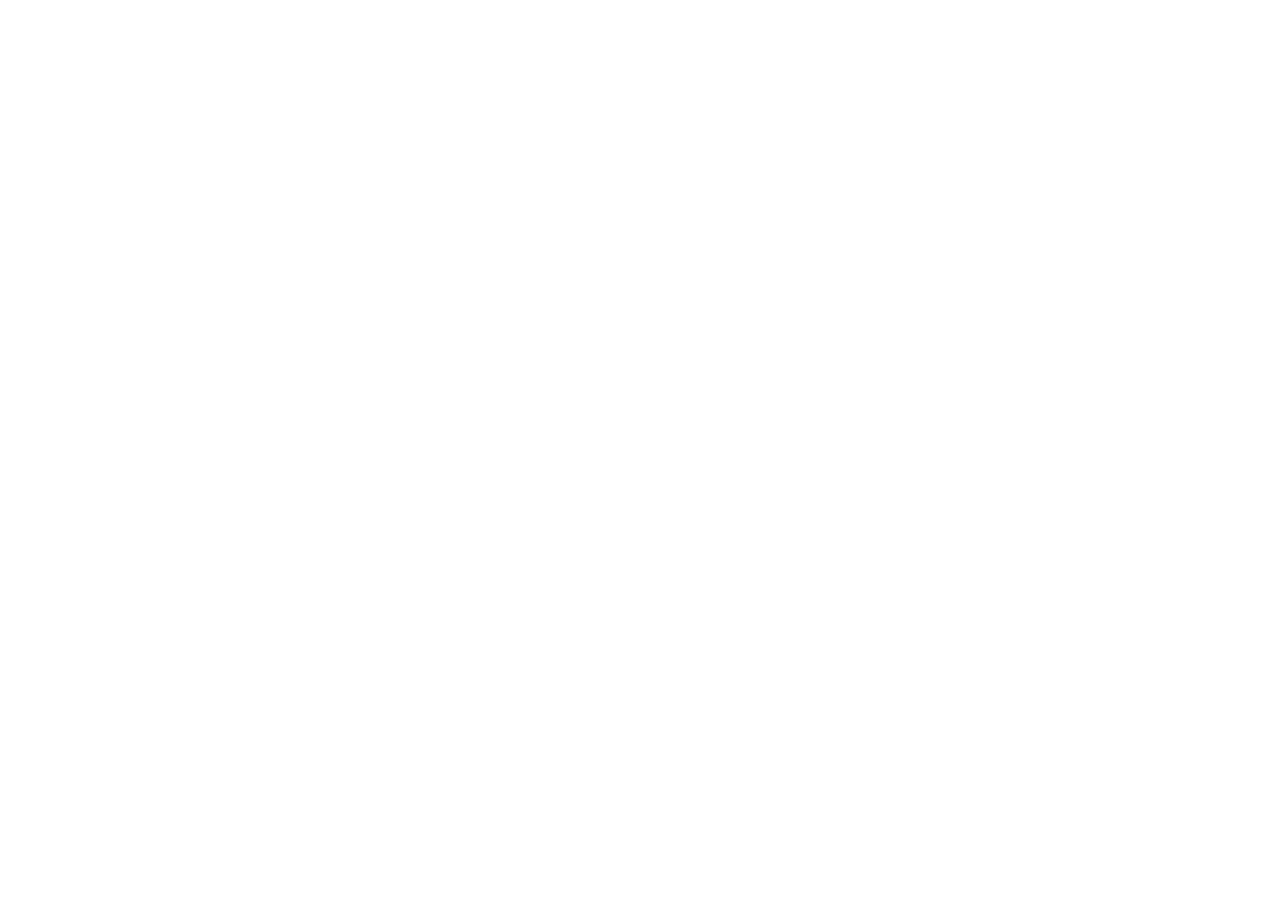
==== index.html @ 2f6b3113 "first commit" ====
<!DOCTYPE html>
<html lang="en">
<head>
    <meta charset="UTF-8">
    <meta name="viewport" content="width=device-width, initial-scale=1.0">
    <title>Document</title>
    <link rel="stylesheet" type="text/css" href="styles.css">
</head>
<body>
    
</body>
</html>
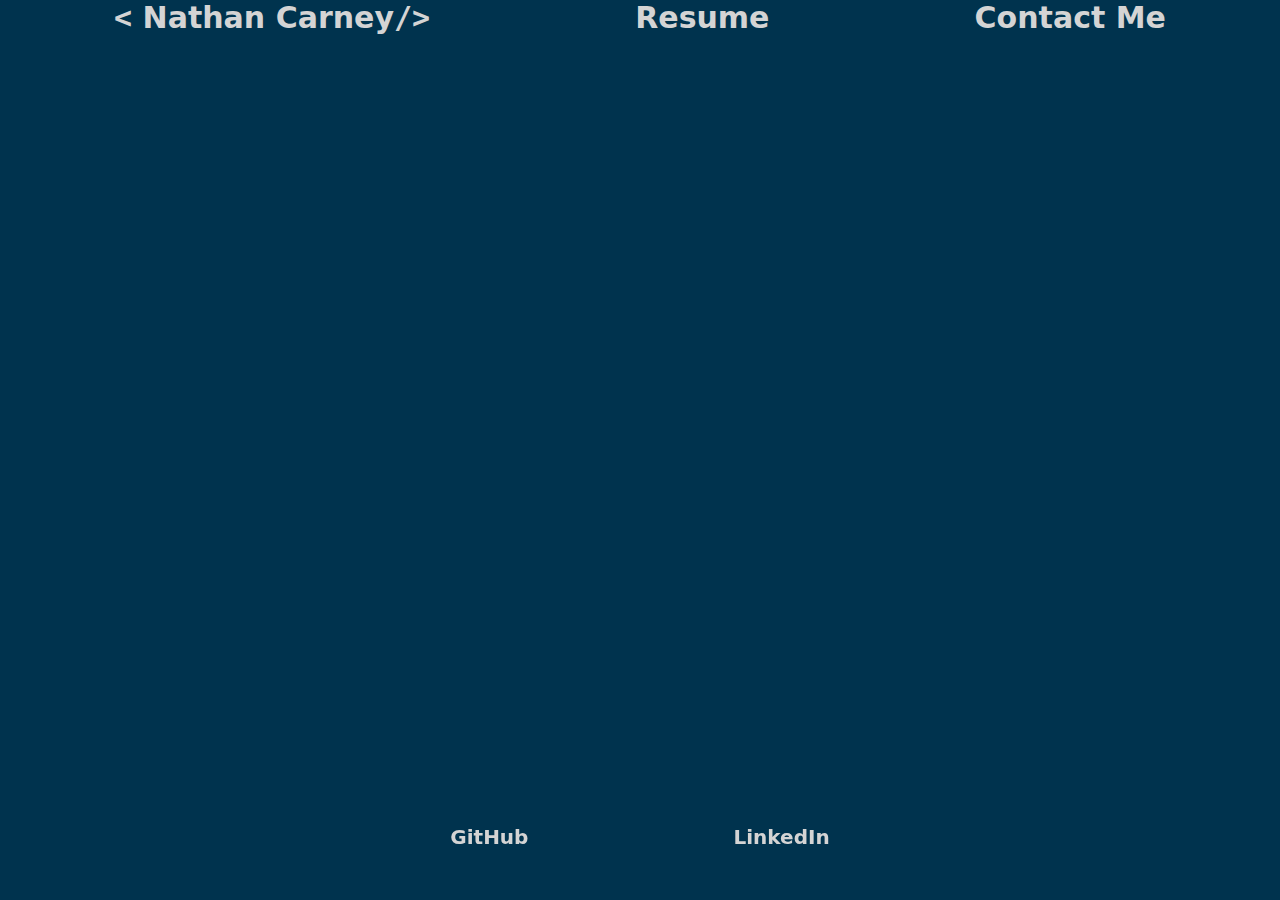
==== commit 682231d3: "final css touches for the day on navbar" ====
--- a/index.html
+++ b/index.html
@@ -3,10 +3,34 @@
 <head>
     <meta charset="UTF-8">
     <meta name="viewport" content="width=device-width, initial-scale=1.0">
-    <title>Document</title>
-    <link rel="stylesheet" type="text/css" href="styles.css">
+    <title>Nathan's Portfolio</title>
+    <link rel="stylesheet" type="text/css" href="./styles.css">
+    <link href="https://fonts.googleapis.com/icon?family=Material+Icons" rel="stylesheet">
 </head>
 <body>
-    
+    <div class="navbar">
+        <div class="navbar-links">
+            <a href="index.html"><code><</code> Nathan Carney<code>/></code></a>
+            <a href="Resume.html">Resume</a>
+            <a href="ContactMe.html">Contact Me</a>
+        </div>
+
+    </div>
+
+    <div class="top-block">
+
+    </div>
+    <div class="btm-block">
+
+    </div>
+
+    <div class="footer">
+        <div class="footer-links">
+            <a  href="https://github.com/rundex0">GitHub</a>
+            <a href="Resume.html">LinkedIn</a>
+        </div>
+            
+    </div>
+  
 </body>
 </html>--- a/styles.css
+++ b/styles.css
@@ -0,0 +1,75 @@
+html {
+    font-family: Palanquin,ui-sans-serif,system-ui,-apple-system,BlinkMacSystemFont,Segoe UI,Roboto,Helvetica Neue,Arial,Noto Sans,sans-serif,Apple Color Emoji,Segoe UI Emoji,Segoe UI Symbol,Noto Color Emoji;
+    
+}
+
+body {
+    margin: 0;
+    padding: 0;
+    height: 100%;
+    min-height: 100vh;
+    background-color: #00334E;
+
+}
+
+.navbar {
+    
+    width: auto;
+    height: 80px;
+}
+.navbar a, .footer a {
+    font-style: normal;
+    color: #d4d4d4;
+    text-decoration: none;
+    padding: 0px 100px;
+    
+}
+
+.navbar a {
+    font-size: 30px;
+    font-weight: 600;
+    
+}
+
+.footer a {
+    font-size: 20px;
+    font-weight: 600;
+}
+
+.navbar a:hover, .footer a:hover {
+    color: white;
+}
+
+
+.navbar-links, .footer-links {
+    text-align: center;
+    
+}
+
+.material-icons {
+    margin-bottom: 0;
+    padding-bottom: 0;
+    border-bottom: 0;
+    font-size: 30px;
+}
+
+.top-block {
+    
+    width: auto;
+    height: 350px;
+}
+.btm-block {
+    
+    width: auto;
+    height: 350px;
+}
+
+.footer {
+    width: 100%;
+    height: 75px;
+    margin: 0;
+    padding: 0;
+    bottom: 0;
+    position: fixed;
+}
+
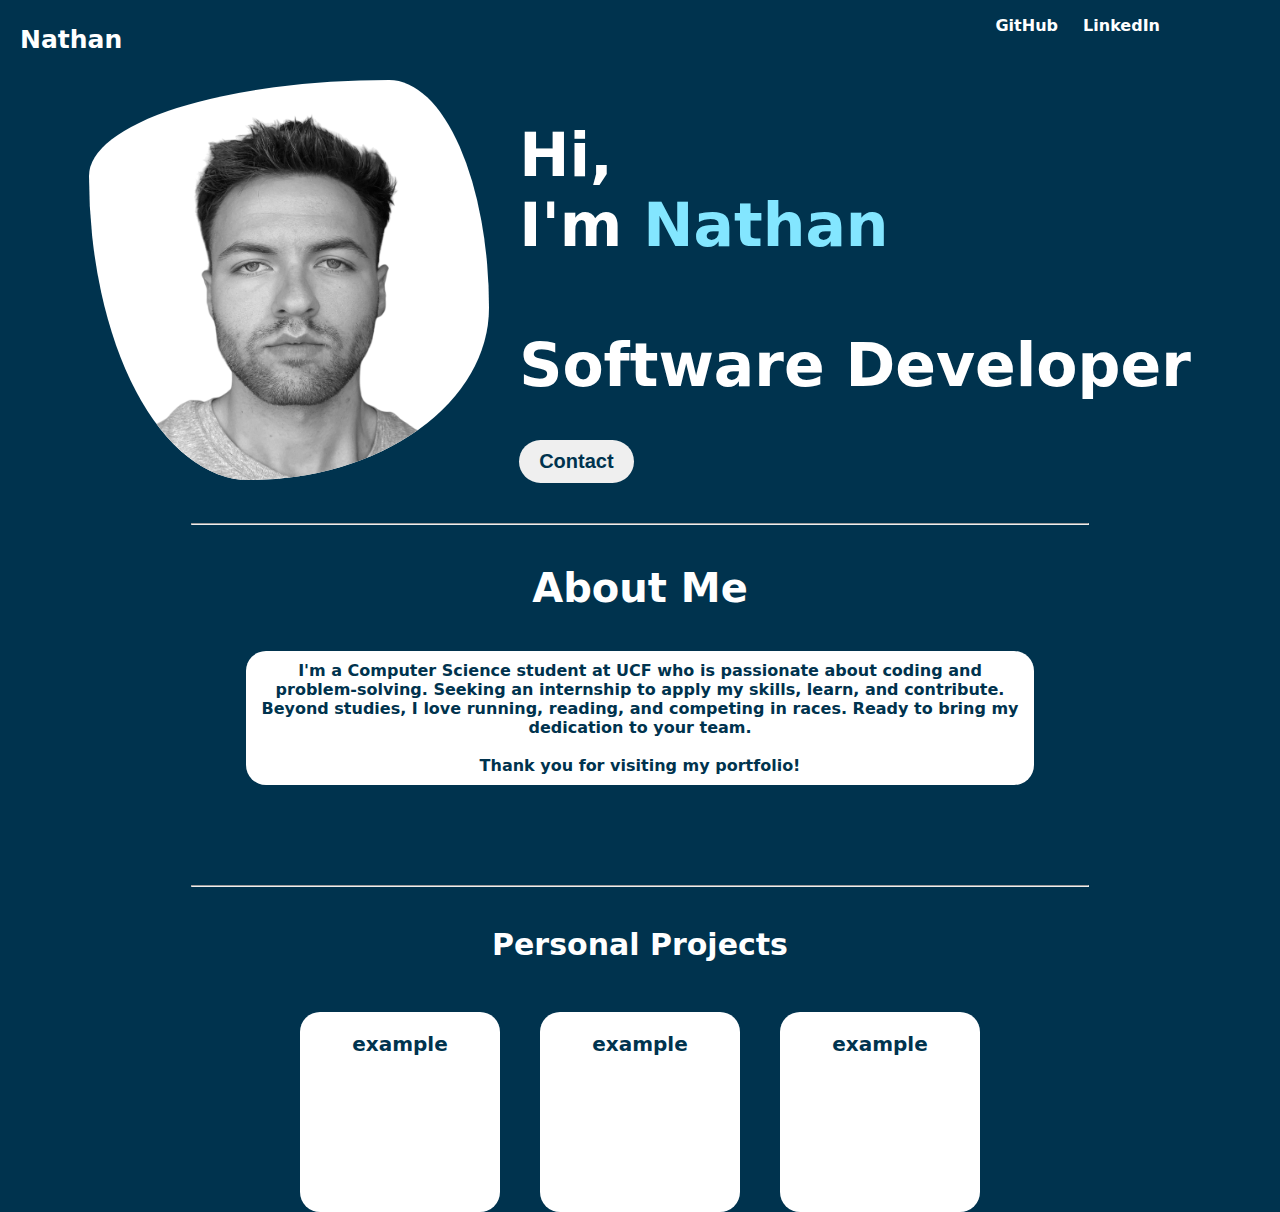
==== commit 4cc5bc77: "added project and about me section. Added css to the img." ====
--- a/index.html
+++ b/index.html
@@ -1,5 +1,6 @@
 <!DOCTYPE html>
 <html lang="en">
+
 <head>
     <meta charset="UTF-8">
     <meta name="viewport" content="width=device-width, initial-scale=1.0">
@@ -7,30 +8,74 @@
     <link rel="stylesheet" type="text/css" href="./styles.css">
     <link href="https://fonts.googleapis.com/icon?family=Material+Icons" rel="stylesheet">
 </head>
+
 <body>
     <div class="navbar">
-        <div class="navbar-links">
-            <a href="index.html"><code><</code> Nathan Carney<code>/></code></a>
-            <a href="Resume.html">Resume</a>
-            <a href="ContactMe.html">Contact Me</a>
+        <h3>Nathan</h3>
+        <ul>
+            <li><a href="https://github.com/rundex0">GitHub</a></li>
+            <li><a href="https://www.linkedin.com/in/nathan-carney9/">LinkedIn</a></li>
+        </ul>
+    </div>
+
+    <div class="top-block">
+
+        <div class="center-top-items">
+            <img src="./images/Nathan-PhotoRoom (1).png" class="profile-img" />
+            <div class="intro-txt">
+                <h1>
+                    Hi,<br>I'm <span style="color: rgb(131, 230, 255);">
+                        Nathan
+                    </span> <br><br>Software Developer
+                </h1>
+
+                <button class="contact-btn">
+                    Contact
+                </button>
+
+            </div>
+
+        </div>
+
+    </div>
+    <div class="btm-block">
+        <hr>
+
+        <div class="about-block">
+            <h3>About Me</h3>
+            <p>I'm a Computer Science student at UCF who is
+                passionate about coding and problem-solving.
+                Seeking an internship to apply my skills, learn,
+                and contribute. Beyond studies, I love running,
+                reading, and competing in races. Ready
+                to bring my dedication to your team.
+                <br><br>
+                Thank you for visiting my portfolio!
+            </p>
+        </div>
+        <div class="project-block">
+            <hr>
+            <h3 class="projectblk-title">Personal Projects</h3>
+            <div class="project-list">
+                <div class="project">
+                    <h3 class="project-title">example</h1>
+                </div>
+                <div class="project">
+                    <h3 class="project-title">example</h1>
+                </div>
+                <div class="project">
+                    <h3 class="project-title">example</h1>
+                </div>
+            </div>
         </div>
 
     </div>
 
-    <div class="top-block">
+    <!-- <div class="footer">
 
-    </div>
-    <div class="btm-block">
 
-    </div>
+    </div> -->
 
-    <div class="footer">
-        <div class="footer-links">
-            <a  href="https://github.com/rundex0">GitHub</a>
-            <a href="Resume.html">LinkedIn</a>
-        </div>
-            
-    </div>
-  
 </body>
+
 </html>--- a/styles.css
+++ b/styles.css
@@ -1,6 +1,6 @@
 html {
-    font-family: Palanquin,ui-sans-serif,system-ui,-apple-system,BlinkMacSystemFont,Segoe UI,Roboto,Helvetica Neue,Arial,Noto Sans,sans-serif,Apple Color Emoji,Segoe UI Emoji,Segoe UI Symbol,Noto Color Emoji;
-    
+    font-family: Palanquin, ui-sans-serif, system-ui, -apple-system, BlinkMacSystemFont, Segoe UI, Roboto, Helvetica Neue, Arial, Noto Sans, sans-serif, Apple Color Emoji, Segoe UI Emoji, Segoe UI Symbol, Noto Color Emoji;
+
 }
 
 body {
@@ -12,23 +12,35 @@
 
 }
 
+.full-name {
+    padding-left: 0;
+    padding-right: 0;
+    margin-top: 16px;
+    font-size: 30px;
+
+}
+
 .navbar {
-    
-    width: auto;
+
+    width: 100%;
     height: 80px;
-}
-.navbar a, .footer a {
+    display: flex;
+}
+
+.navbar a {
     font-style: normal;
-    color: #d4d4d4;
+    color: #fff;
     text-decoration: none;
     padding: 0px 100px;
-    
-}
-
-.navbar a {
-    font-size: 30px;
+    text-align: left;
     font-weight: 600;
-    
+    padding-right: 0;
+    padding-left: 20px;
+}
+
+.navbar h3 {
+    padding-left: 20px;
+    font-size: 25px;
 }
 
 .footer a {
@@ -36,14 +48,17 @@
     font-weight: 600;
 }
 
-.navbar a:hover, .footer a:hover {
-    color: white;
-}
-
-
-.navbar-links, .footer-links {
-    text-align: center;
-    
+.navbar a:hover,
+.footer a:hover {
+    color: #d4d4d4;
+}
+
+
+.navbar-links,
+.footer-links {
+    text-align: right;
+    padding-right: 0;
+
 }
 
 .material-icons {
@@ -54,14 +69,15 @@
 }
 
 .top-block {
-    
+
     width: auto;
-    height: 350px;
-}
+    height: auto;
+}
+
 .btm-block {
-    
+
     width: auto;
-    height: 350px;
+    height: auto;
 }
 
 .footer {
@@ -73,3 +89,121 @@
     position: fixed;
 }
 
+
+
+.navbar ul {
+    flex: 1;
+    text-align: right;
+    margin-bottom: 0;
+    margin-right: 100px;
+
+}
+
+.navbar ul li {
+    display: inline-block;
+    list-style: none;
+
+
+
+}
+
+.navbar ul li a {
+    padding-left: 0;
+    padding-right: 20px;
+
+}
+
+.center-top-items {
+    display: flex;
+    justify-content: center;
+
+}
+
+.profile-img {
+    height: 400px;
+    width: 400px;
+    border-radius: 75% 25% 60% 40% / 24% 57% 43% 76%;
+    filter: grayscale(1);
+    background-color: white;
+    margin-right: 30px;
+
+}
+
+h1,
+h2,
+h3 {
+    color: white;
+}
+
+h1 {
+    font-size: 60px;
+}
+
+.contact-btn {
+    text-decoration: none;
+    color: #00334E;
+    border-radius: 28px;
+    border: none;
+    padding: 10px 20px 10px 20px;
+    font-size: 20px;
+    cursor: pointer;
+    font-weight: 600;
+}
+
+.contact-btn:hover {
+    background-color: #d4d4d4;
+}
+
+hr {
+    margin-top: 40px;
+    width: 70%;
+
+}
+
+.about-block,
+.project-block {
+    text-align: center;
+}
+
+.about-block h3{
+    font-size: 40px;
+    margin-top: 40px;
+}
+
+.about-block p {
+    color: #00334E;
+    width: 60%;
+    margin: auto;
+    text-align: center;
+    background-color: white;
+    border-radius: 20px;
+    font-weight: bold;
+    padding: 10px;
+    margin-bottom: 100px;
+}
+
+
+.project {
+    background-color: white;
+    border-radius: 20px;
+    text-align: center;
+    width: 200px;
+    height: 200px;
+    margin: 20px 20px 0 20px;
+}
+
+.project-list {
+    display: flex;
+    justify-content: center;
+    flex-wrap: wrap;
+}
+
+.project h3 {
+    font-size: 20px;
+    color: #00334E;
+}
+
+.projectblk-title {
+    font-size: 30px;
+    margin-top: 40px;
+}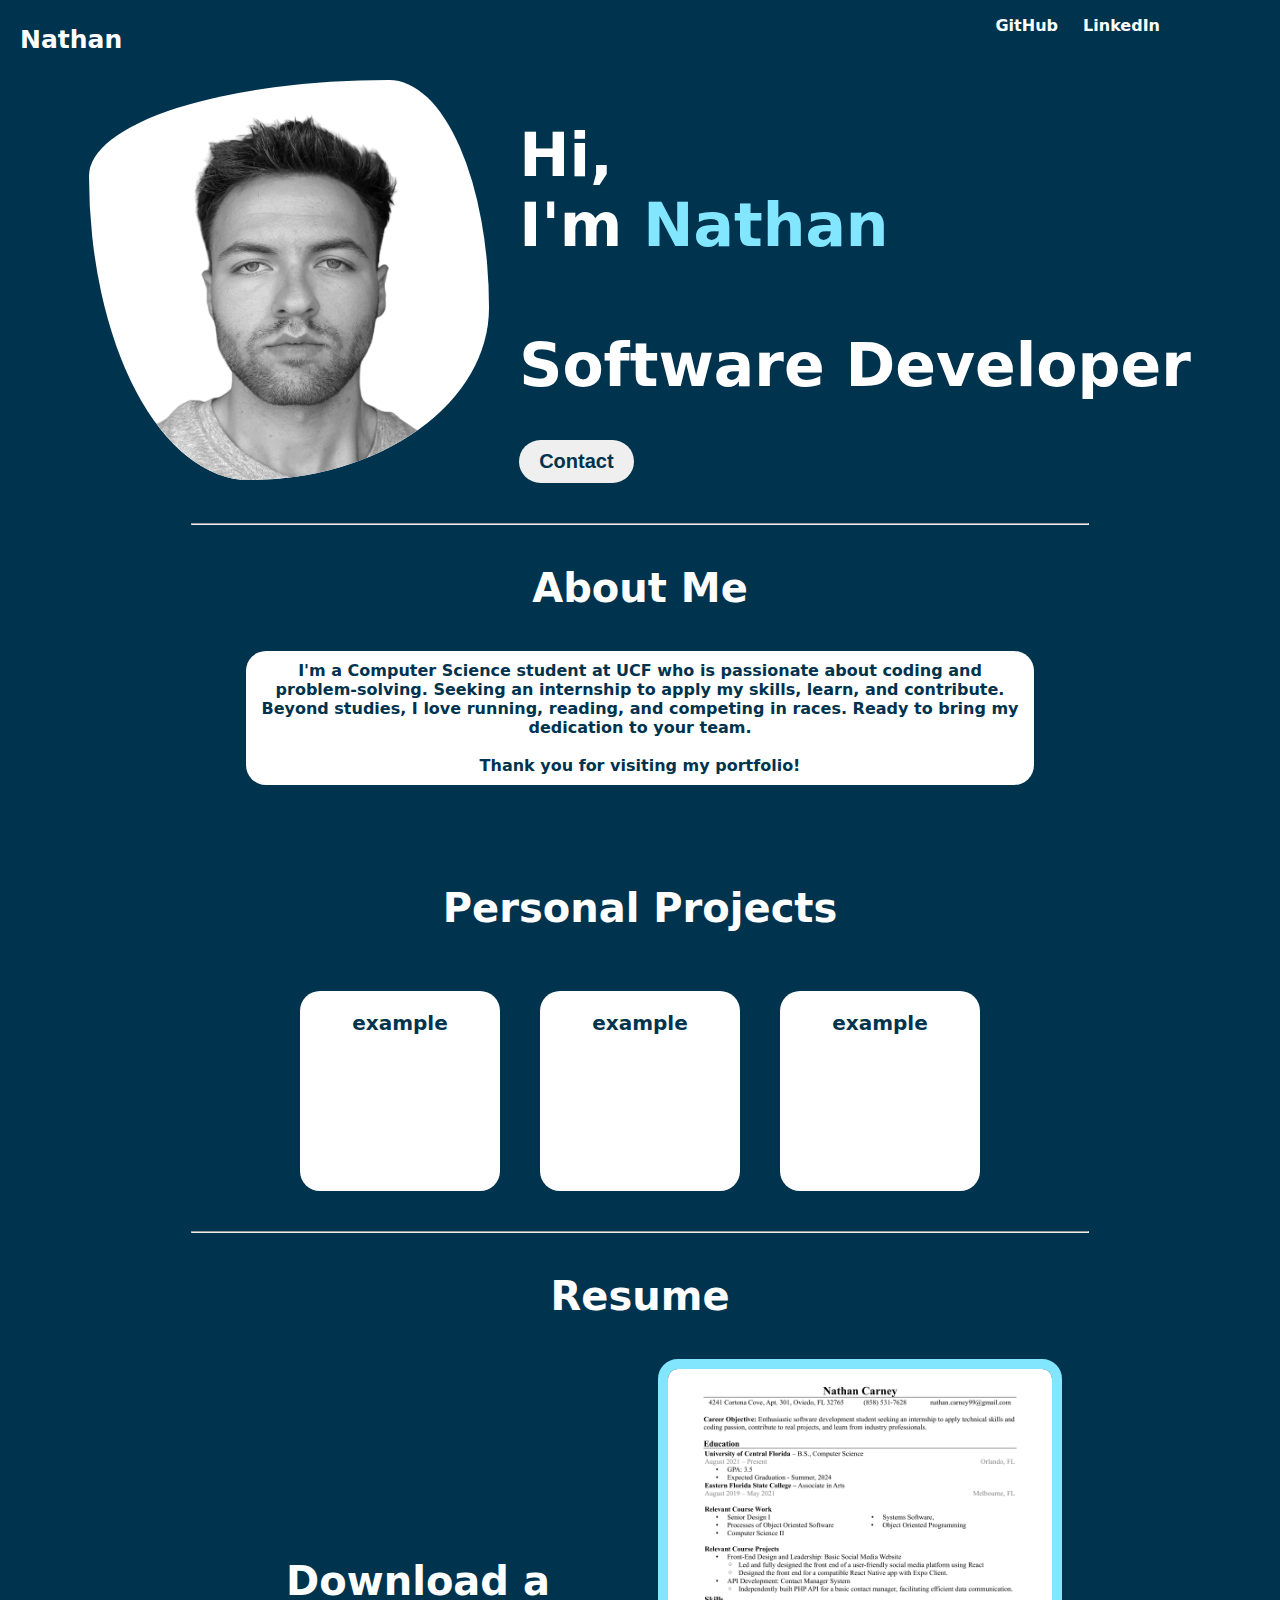
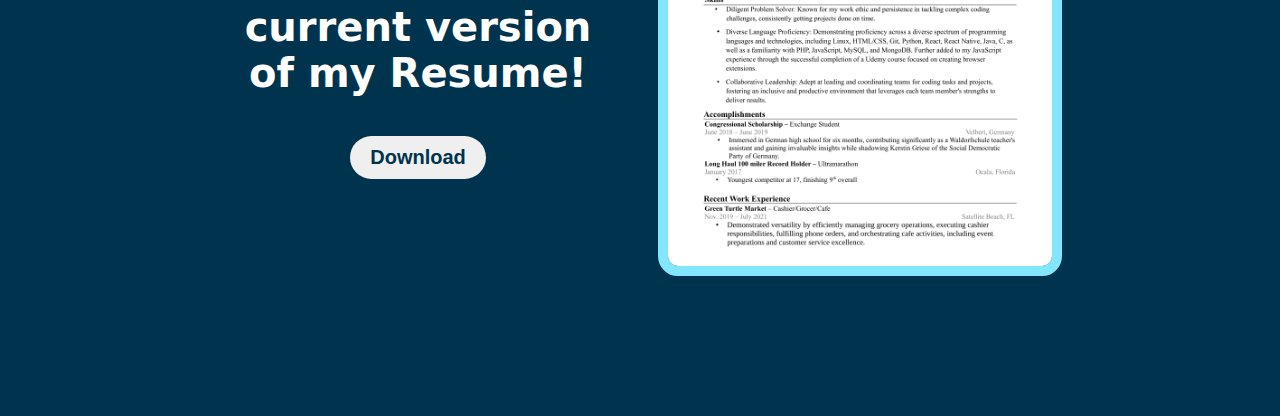
==== commit 3768ff42: "added resume div and image" ====
--- a/index.html
+++ b/index.html
@@ -53,8 +53,9 @@
                 Thank you for visiting my portfolio!
             </p>
         </div>
+
         <div class="project-block">
-            <hr>
+
             <h3 class="projectblk-title">Personal Projects</h3>
             <div class="project-list">
                 <div class="project">
@@ -68,6 +69,30 @@
                 </div>
             </div>
         </div>
+        <hr>
+
+
+        <div class="resume-block">
+            <h3>Resume</h3>
+            <div class="center-resume-img">
+                <div class="resume-desc">
+                    <h3>
+                        Download a current version of my Resume!
+                    </h3>
+                    <div class="center-dwnld-btn">
+
+                        <button class="resume-dwnld">Download</button>
+                    </div>
+                </div>
+
+                <img src="images/NathanCarneyResume-1.png" class="resume-img">
+
+            </div>
+        </div>
+
+
+    </div>
+
 
     </div>
 
--- a/styles.css
+++ b/styles.css
@@ -139,7 +139,7 @@
     font-size: 60px;
 }
 
-.contact-btn {
+.contact-btn, .resume-dwnld {
     text-decoration: none;
     color: #00334E;
     border-radius: 28px;
@@ -150,7 +150,7 @@
     font-weight: 600;
 }
 
-.contact-btn:hover {
+.contact-btn:hover, .resume-dwnld:hover {
     background-color: #d4d4d4;
 }
 
@@ -203,7 +203,36 @@
     color: #00334E;
 }
 
-.projectblk-title {
-    font-size: 30px;
+.projectblk-title, .resume-block h3{
+    font-size: 40px;
     margin-top: 40px;
-}+    text-align: center;
+}
+
+.resume-img {
+    width: 30%;
+    height: auto;
+    border: 10px rgb(131, 230, 255) solid;
+    border-radius: 20px;
+}
+
+.center-resume-img {
+    display: flex;
+    justify-content: center; /* Center horizontally */
+    align-items: center; /* Center vertically */
+    margin-bottom: 140px;
+}
+
+
+
+.resume-desc {
+    width: 400px;
+    height: 200px;
+    padding-right: 40px;
+}
+
+.center-dwnld-btn {
+    display: flex;
+    justify-content: center;
+}
+
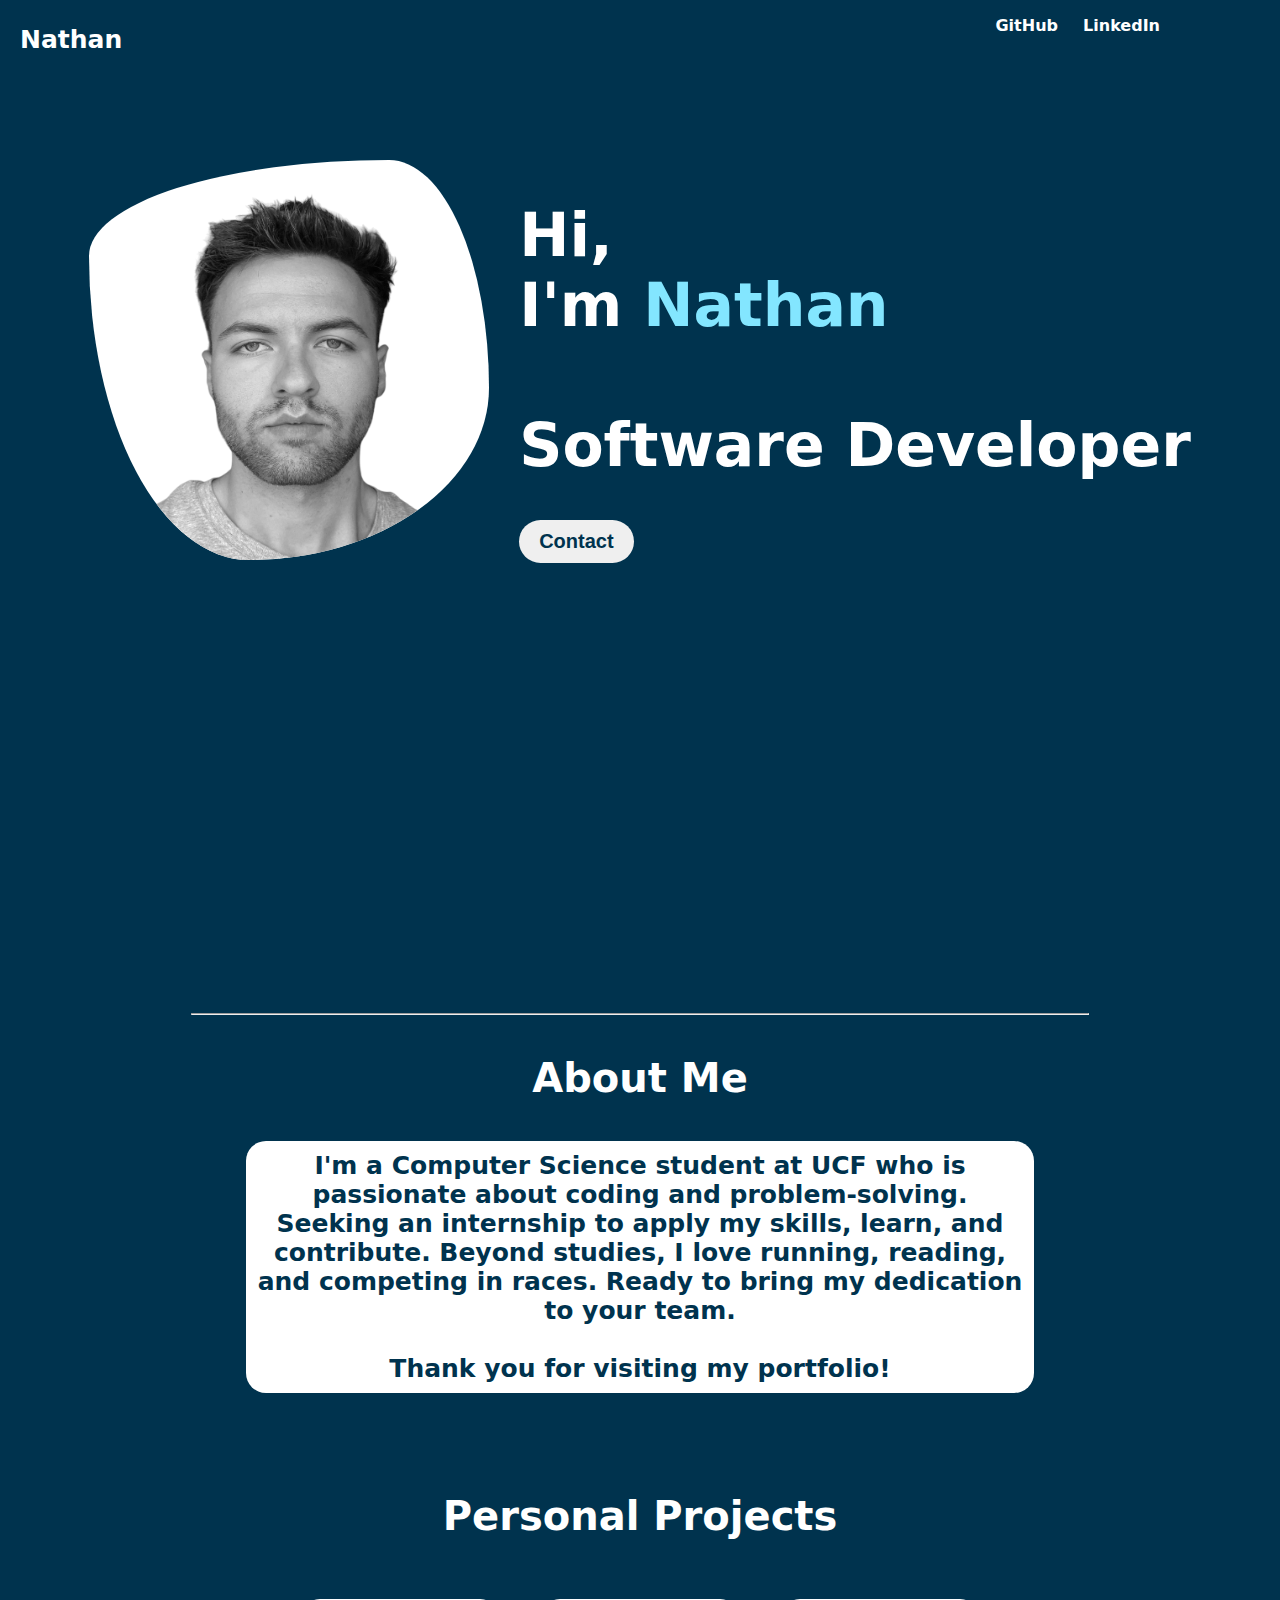
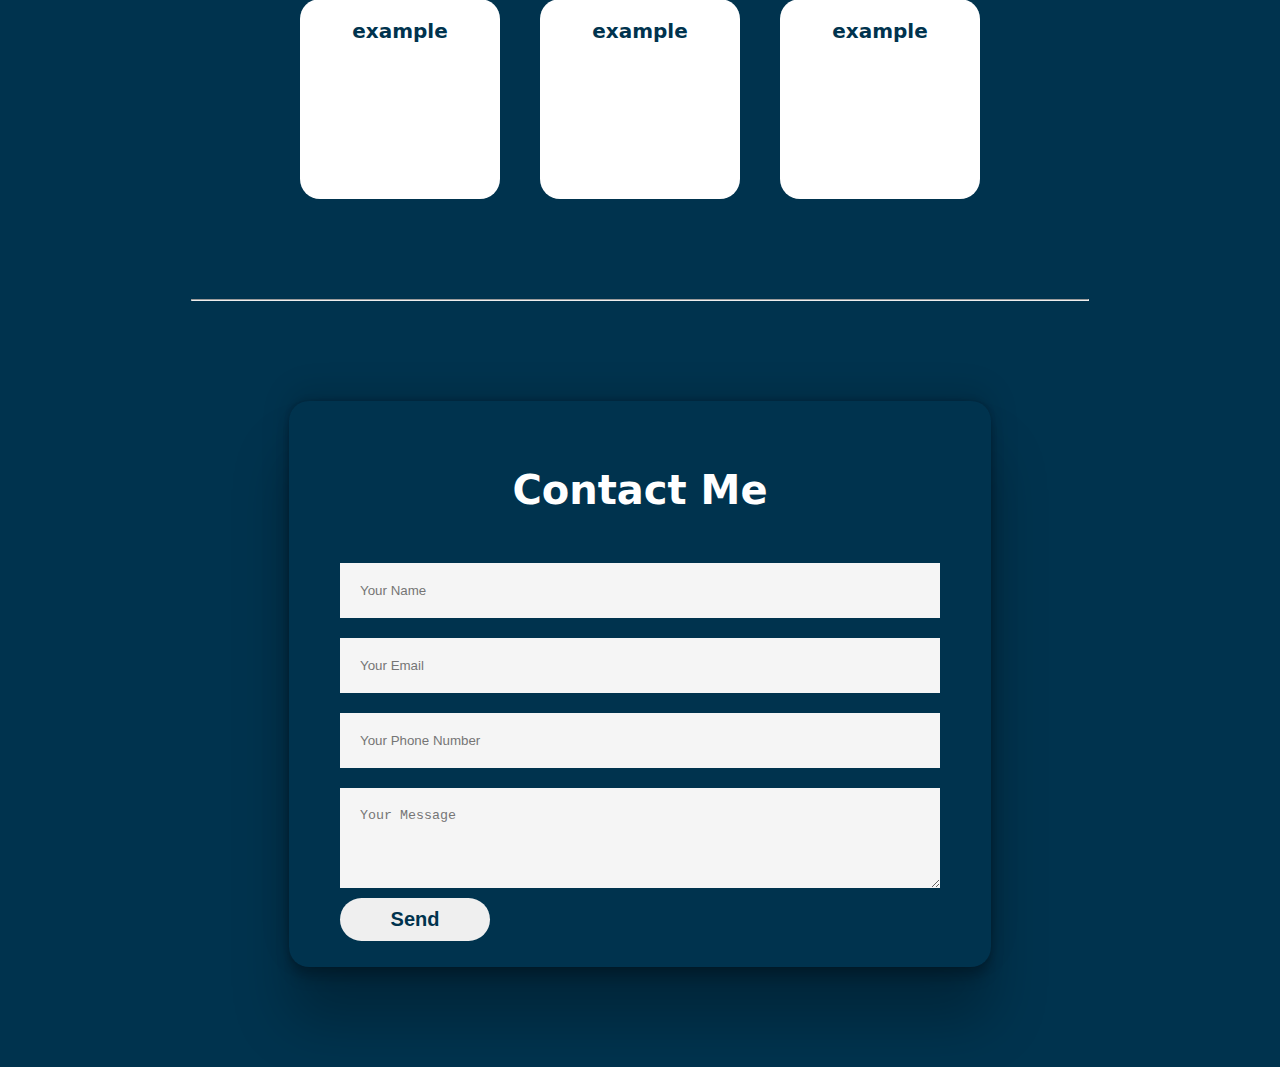
==== commit 6bb08b61: "removed resume section, added contact container" ====
--- a/index.html
+++ b/index.html
@@ -69,26 +69,25 @@
                 </div>
             </div>
         </div>
-        <hr>
+        <hr class="contact-hr">
+
+        <div class="contact-block">
+            
+            <form onsubmit="sendEmail(); reset(); return false;">
+                <h3>Contact Me</h3>
+                <input type="text" id="name" placeholder="Your Name" required>
+                <input type="email" id="email" placeholder="Your Email" required>
+                <input type="text" id="phone" placeholder="Your Phone Number" required>
+                <textarea id="message"  rows="4" placeholder="Your Message"></textarea>
+                <button type="submit">Send</button>
+            </form>
 
 
-        <div class="resume-block">
-            <h3>Resume</h3>
-            <div class="center-resume-img">
-                <div class="resume-desc">
-                    <h3>
-                        Download a current version of my Resume!
-                    </h3>
-                    <div class="center-dwnld-btn">
 
-                        <button class="resume-dwnld">Download</button>
-                    </div>
-                </div>
+        </div>
 
-                <img src="images/NathanCarneyResume-1.png" class="resume-img">
 
-            </div>
-        </div>
+        
 
 
     </div>
@@ -96,11 +95,26 @@
 
     </div>
 
-    <!-- <div class="footer">
+    <div class="footer">
 
 
-    </div> -->
-
+    </div>
+    <script src="https://smtpjs.com/v3/smtp.js" ></script>
+    <script>
+        function sendEmail() {
+            Email.send({
+                Host : "smtp.gmail.com",
+                Username : "",
+                Password : "password",
+                To : 'them@website.com',
+                From : "you@isp.com",
+                Subject : "This is the subject",
+                Body : "And this is the body"
+            }).then(
+            message => alert(message)
+            );
+        }
+    </script>
 </body>
 
 </html>--- a/styles.css
+++ b/styles.css
@@ -72,6 +72,7 @@
 
     width: auto;
     height: auto;
+    margin-top: 80px;
 }
 
 .btm-block {
@@ -139,7 +140,7 @@
     font-size: 60px;
 }
 
-.contact-btn, .resume-dwnld {
+.contact-btn, form button {
     text-decoration: none;
     color: #00334E;
     border-radius: 28px;
@@ -150,12 +151,12 @@
     font-weight: 600;
 }
 
-.contact-btn:hover, .resume-dwnld:hover {
+.contact-btn:hover, .contact-block button:hover {
     background-color: #d4d4d4;
 }
 
 hr {
-    margin-top: 40px;
+    margin-top: 450px;
     width: 70%;
 
 }
@@ -165,7 +166,7 @@
     text-align: center;
 }
 
-.about-block h3{
+.about-block h3, .contact-block H3{
     font-size: 40px;
     margin-top: 40px;
 }
@@ -180,6 +181,7 @@
     font-weight: bold;
     padding: 10px;
     margin-bottom: 100px;
+    font-size: 25px;
 }
 
 
@@ -203,36 +205,46 @@
     color: #00334E;
 }
 
-.projectblk-title, .resume-block h3{
+.projectblk-title {
     font-size: 40px;
-    margin-top: 40px;
-    text-align: center;
-}
-
-.resume-img {
-    width: 30%;
-    height: auto;
-    border: 10px rgb(131, 230, 255) solid;
+    margin-top: 100px;
+    text-align: center;
+}
+
+.contact-hr {
+    margin-top: 100px;
+}
+
+.contact-block {
+    width: 100%;
+    height: 100%;
+    display: flex;
+    align-items: center;
+    justify-content: center;
+    margin-top: 100px;
+    margin-bottom: 100px;
+}
+
+form {
+    text-align: center;
+    display: flex;
+    flex-direction: column;
+    padding: 2vw 4vw;
+    width: 90%;
+    max-width: 600px;
     border-radius: 20px;
-}
-
-.center-resume-img {
-    display: flex;
-    justify-content: center; /* Center horizontally */
-    align-items: center; /* Center vertically */
-    margin-bottom: 140px;
-}
-
-
-
-.resume-desc {
-    width: 400px;
-    height: 200px;
-    padding-right: 40px;
-}
-
-.center-dwnld-btn {
-    display: flex;
-    justify-content: center;
-}
-
+    box-shadow: rgba(0, 0, 0, 0.25) 0px 54px 55px, rgba(0, 0, 0, 0.12) 0px -12px 30px, rgba(0, 0, 0, 0.12) 0px 4px 6px, rgba(0, 0, 0, 0.17) 0px 12px 13px, rgba(0, 0, 0, 0.09) 0px -3px 5px;
+}
+
+form input, form textarea {
+    border: 0;
+    margin: 10px 0;
+    padding: 20px; 
+    outline: none;
+    background-color: #f5f5f5;
+}
+
+form button {
+    width: 150px;
+    margin-top: 20px auto 0;
+}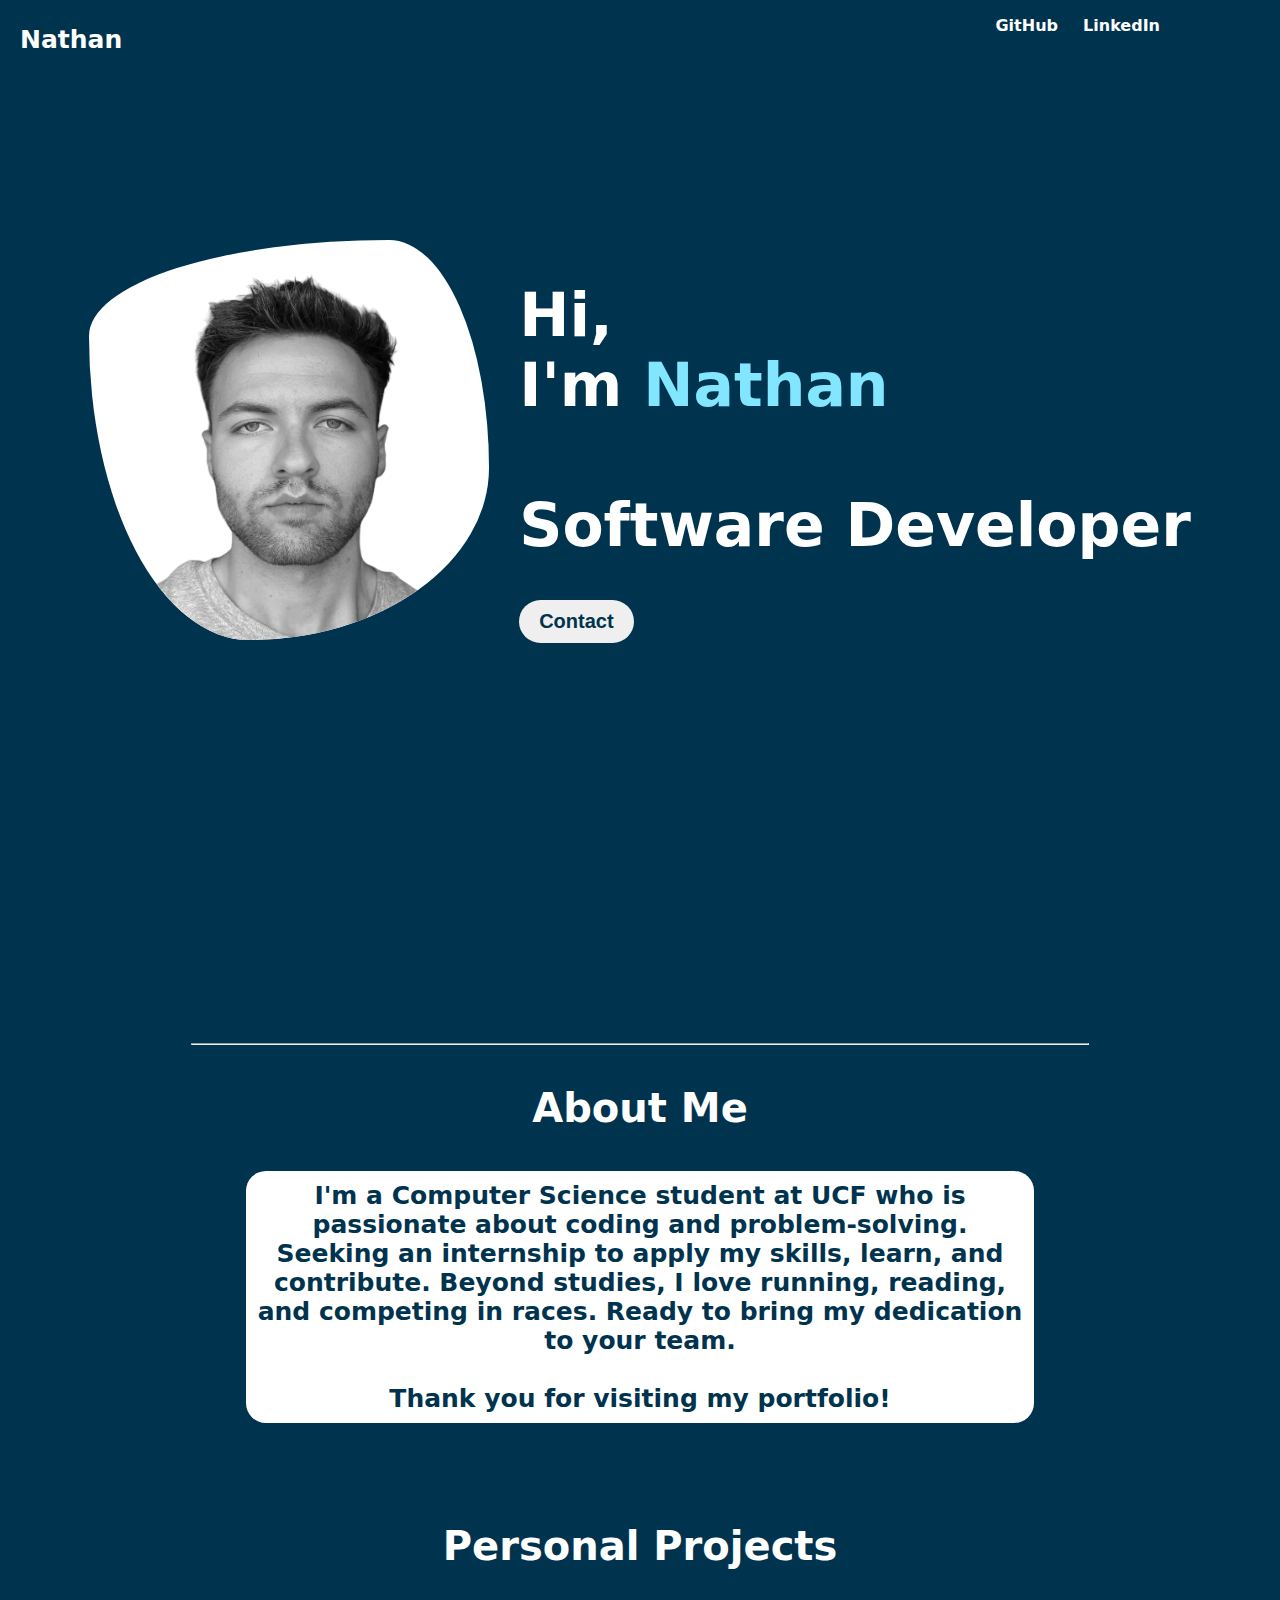
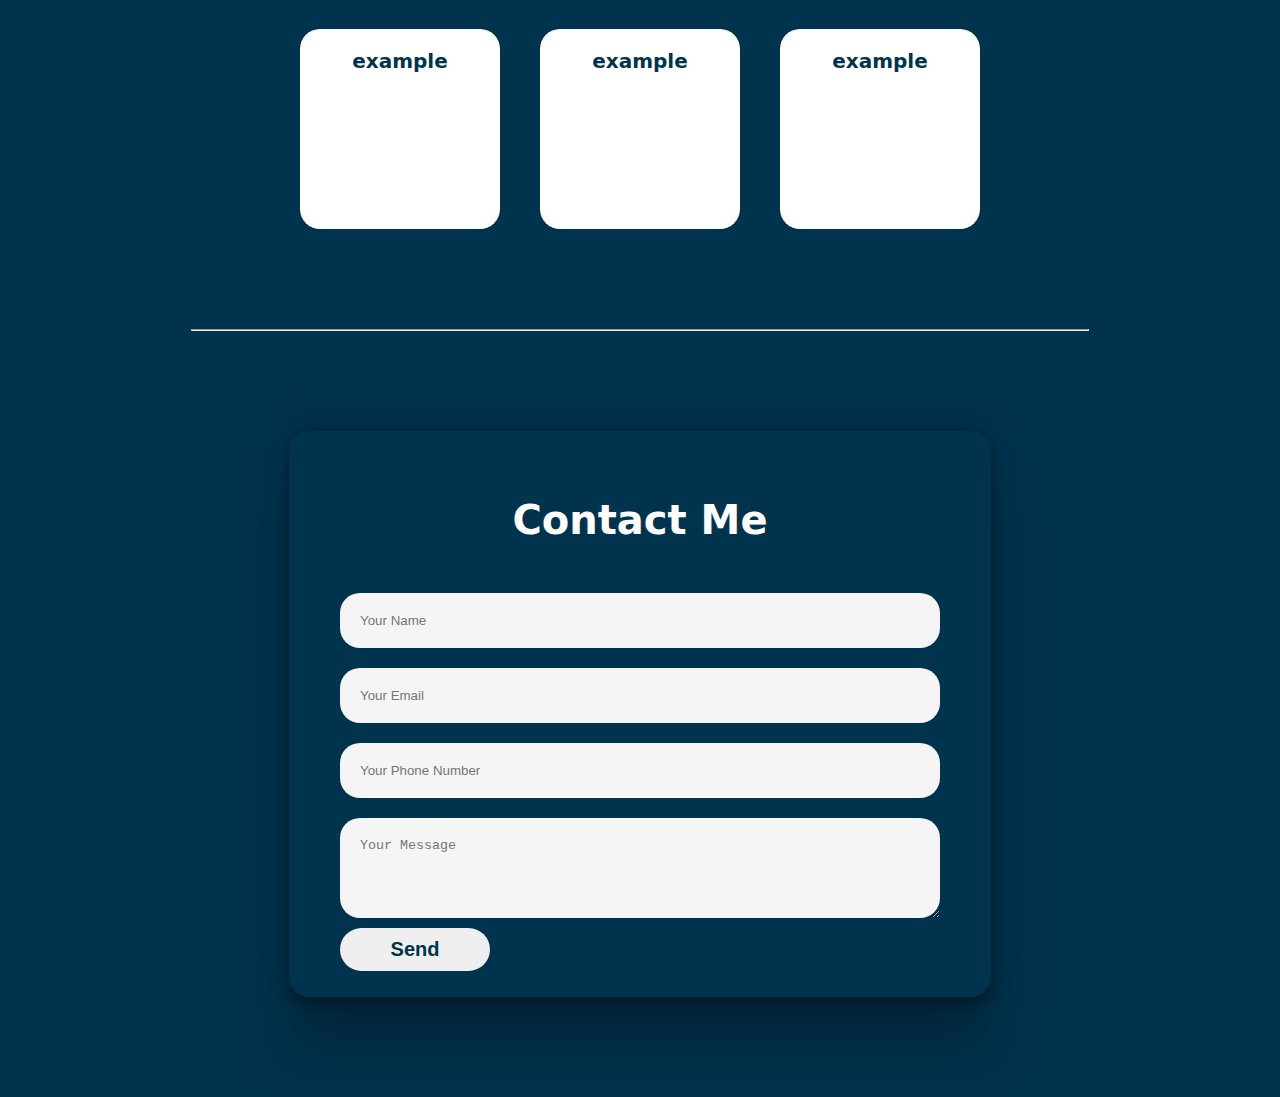
==== commit 8716d02c: "removed an image, finished contact block but it still needs smptp api setup" ====
--- a/index.html
+++ b/index.html
@@ -103,15 +103,18 @@
     <script>
         function sendEmail() {
             Email.send({
-                Host : "smtp.gmail.com",
-                Username : "",
-                Password : "password",
-                To : 'them@website.com',
-                From : "you@isp.com",
-                Subject : "This is the subject",
-                Body : "And this is the body"
+                // Grab secure token from smptp js website
+                
+                To : 'nathan.carney99@gmail.com',
+                From : document.getElementById("email").value,
+                Subject : "New Portfolio Website Message",
+                Body : "Name: " + document.getElementById("name").value
+                + "<br> Email: " + document.getElementById("email").value
+                + "<br> Phone no: " + document.getElementById("phone").value 
+                + "<br> Message: " + document.getElementById("message").value
+
             }).then(
-            message => alert(message)
+            message => alert("Message Sent Successfully")
             );
         }
     </script>
--- a/styles.css
+++ b/styles.css
@@ -72,7 +72,7 @@
 
     width: auto;
     height: auto;
-    margin-top: 80px;
+    margin-top: 160px;
 }
 
 .btm-block {
@@ -156,7 +156,7 @@
 }
 
 hr {
-    margin-top: 450px;
+    margin-top: 400px;
     width: 70%;
 
 }
@@ -242,9 +242,11 @@
     padding: 20px; 
     outline: none;
     background-color: #f5f5f5;
+    border-radius: 20px;
 }
 
 form button {
     width: 150px;
     margin-top: 20px auto 0;
+
 }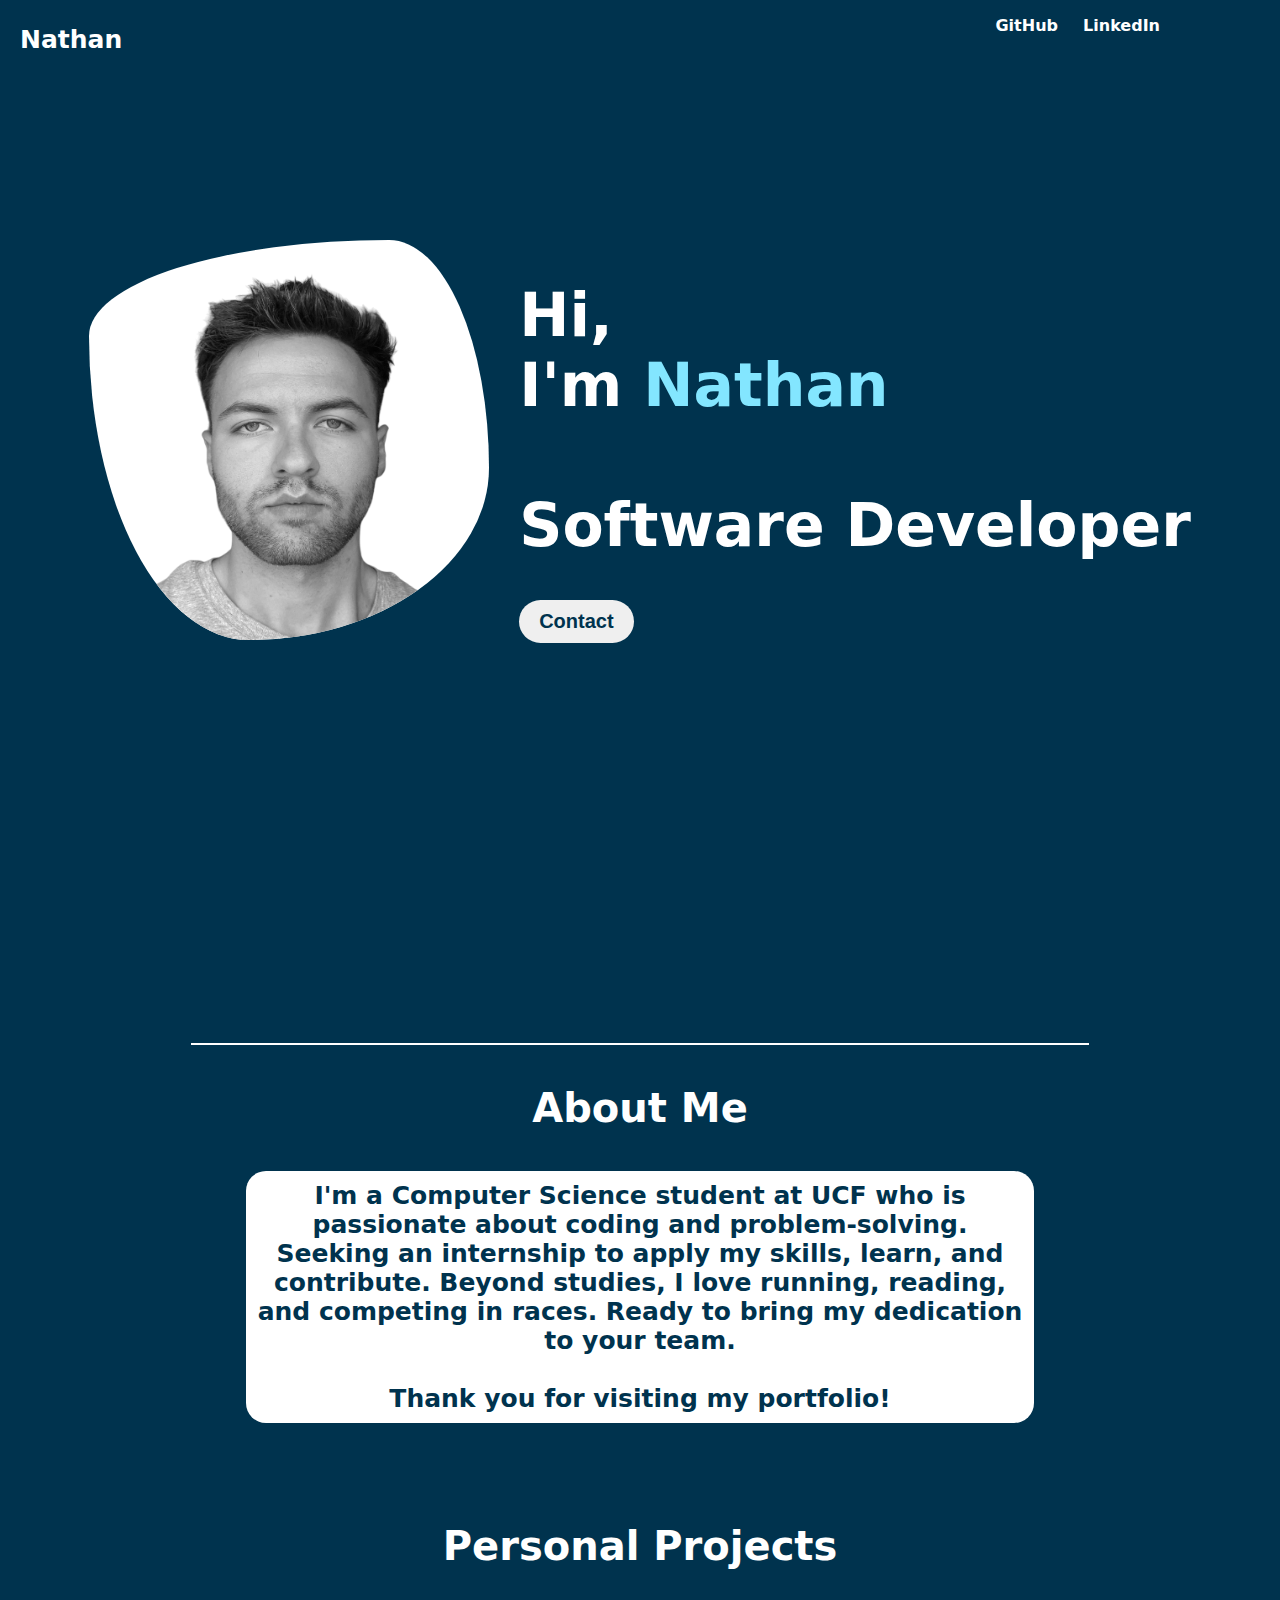
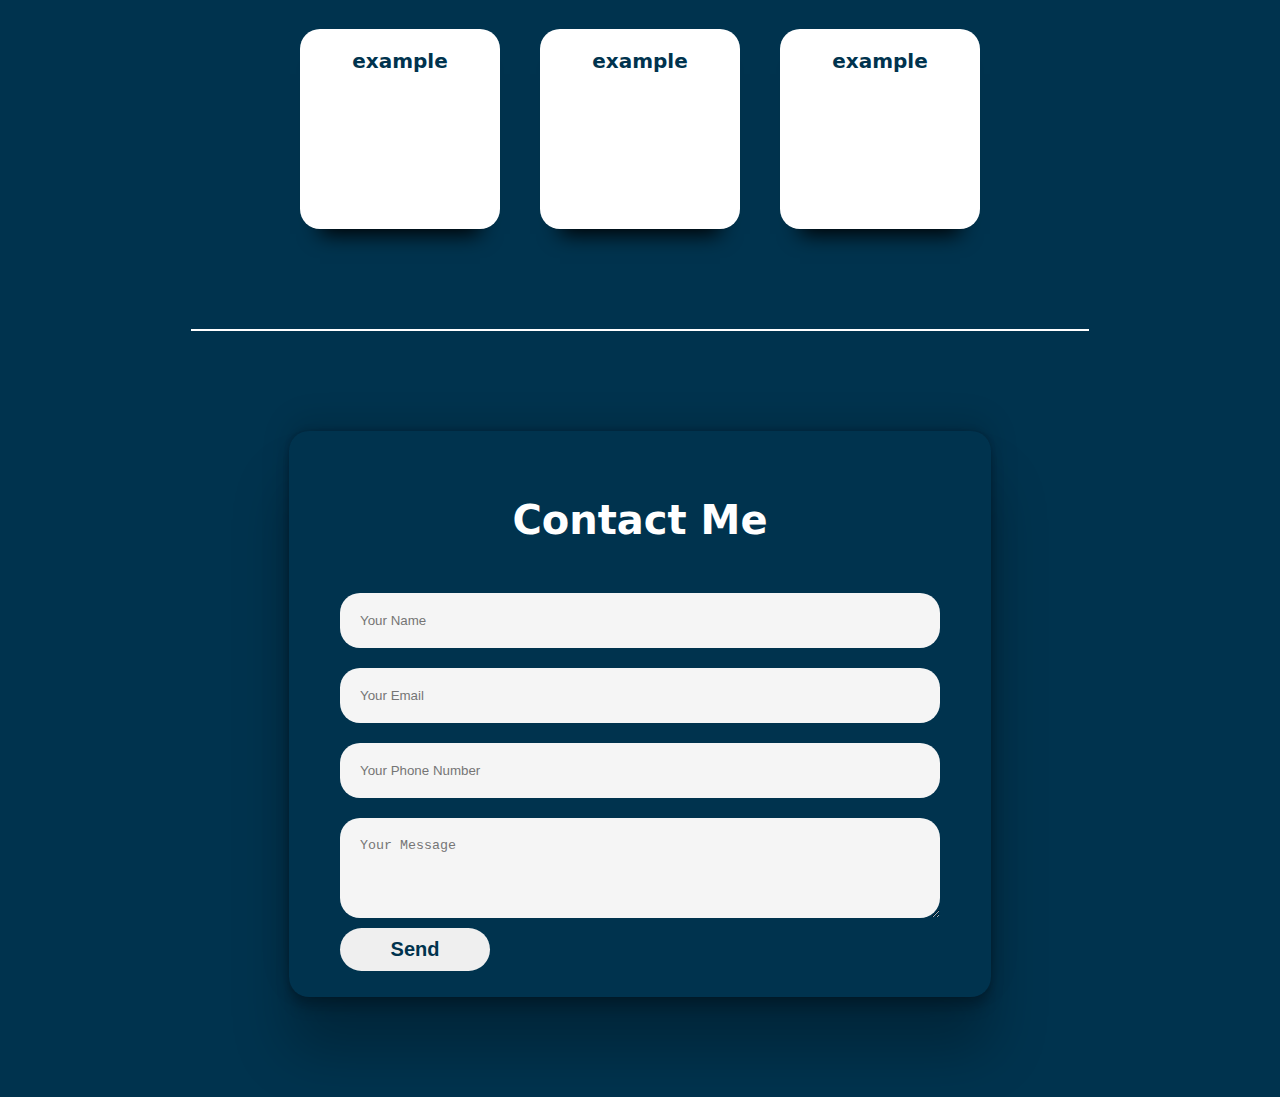
==== commit b6ec3d1a: "added scroll to contact function" ====
--- a/index.html
+++ b/index.html
@@ -29,7 +29,7 @@
                     </span> <br><br>Software Developer
                 </h1>
 
-                <button class="contact-btn">
+                <button class="contact-btn" onclick="scrollToContact()">
                     Contact
                 </button>
 
@@ -71,7 +71,7 @@
         </div>
         <hr class="contact-hr">
 
-        <div class="contact-block">
+        <div id="contact" class="contact-block">
             
             <form onsubmit="sendEmail(); reset(); return false;">
                 <h3>Contact Me</h3>
@@ -104,7 +104,7 @@
         function sendEmail() {
             Email.send({
                 // Grab secure token from smptp js website
-                
+
                 To : 'nathan.carney99@gmail.com',
                 From : document.getElementById("email").value,
                 Subject : "New Portfolio Website Message",
@@ -118,6 +118,15 @@
             );
         }
     </script>
+    <script>
+        function scrollToContact() {
+            // Get a reference to the contact block element using its ID
+            var contactBlock = document.getElementById("contact");
+    
+            // Use the `scrollIntoView` method to scroll to the contact block smoothly
+            contactBlock.scrollIntoView({ behavior: "smooth" });
+        }
+    </script>
 </body>
 
 </html>--- a/styles.css
+++ b/styles.css
@@ -158,6 +158,8 @@
 hr {
     margin-top: 400px;
     width: 70%;
+    border: 1px solid white;
+   
 
 }
 
@@ -192,6 +194,7 @@
     width: 200px;
     height: 200px;
     margin: 20px 20px 0 20px;
+    box-shadow: rgba(0, 0, 0, 1) 0px 25px 20px -20px;
 }
 
 .project-list {
